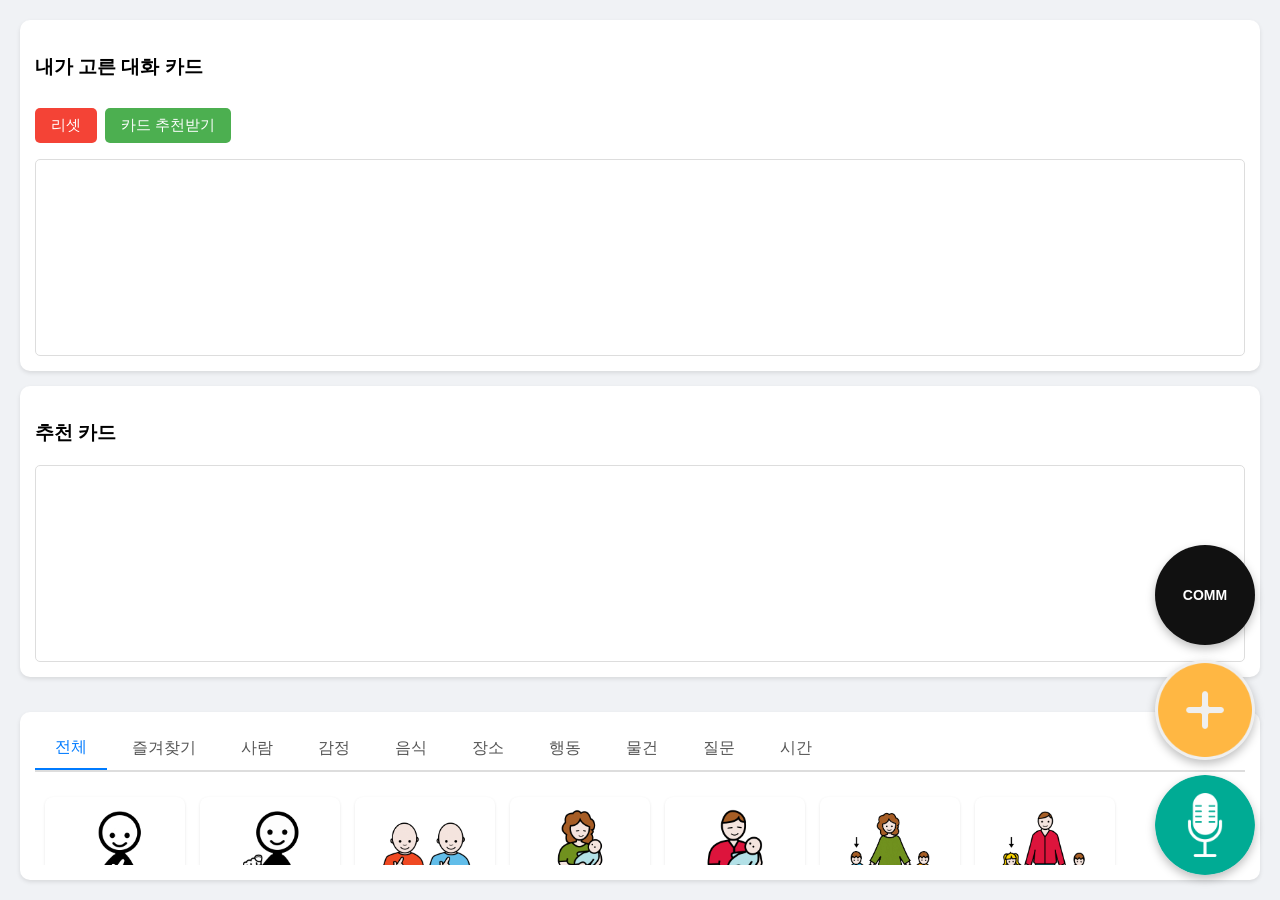
==== frontend/index.html @ dc0a3379 "Fix Organized code structure" ====
<!DOCTYPE html>
<html lang="en">
<head>
    <meta charset="UTF-8">
    <meta name="viewport" content="width=device-width, initial-scale=1.0">
    <title>Digital AAC</title>
    <link rel="stylesheet" href="style.css">
</head>
<body>
    <div class="container">
        <div class="top-section">
            <div id="selected-cards-container">
                <div class="selected-cards-wrapper">
                    <h3>내가 고른 대화 카드</h3>
                    <div class="controls">
                        <button id="reset-btn" type="button">리셋</button>
                        <button id="suggestion-btn" type="button">
                            카드 추천받기
                            <span class="spinner" id="suggestion-spinner" style="display: none;"></span>
                        </button>
                    </div>
                </div>
                <div id="selected-cards"></div>
            </div>

            <div id="suggested-cards-container">
                <h3>추천 카드</h3>
                <div id="suggested-cards"></div>
            </div>
        </div>

        <div class="main-content">
            <div class="tabs">
                <button class="tab-btn active" data-category="all">전체</button>
                <button class="tab-btn" data-category="favorite">즐겨찾기</button>
            </div>
            <div id="card-container"></div>
        </div>
    </div>

    
    <button id="add-card-btn" class="floating-btn add-card-btn" title="카드 추가하기"></button>
    <button id="record-btn" class="floating-btn record-btn" title="녹음 시작"></button>
    <button id="community-btn" class="floating-btn community-btn" title="커뮤니티"></button>

    <div id="augmented-popup" class="popup-overlay" style="display: none;">
        <div class="popup-content">
            <span class="close-btn">&times;</span>
            <h3>새로 추가된 카드</h3>
            <div id="augmented-cards-popup-container"></div>
        </div>
    </div>

    <div id="suggestion-popup" class="popup-overlay" style="display: none;">
        <div class="popup-content">
            <span class="close-btn" id="suggestion-close-btn">&times;</span>
            <div class="popup-header">
                <h3>추가 추천 카드</h3>
                <button id="refresh-suggestions-btn" type="button">추천 다시 받기</button>
            </div>
            <div id="suggested-new-cards-container"></div>
        </div>
    </div>

    <div id="toast-container" class="toast-container"></div>

    <div id="community-popup" class="popup-overlay" style="display: none;">
        <div class="popup-content">
            <span class="close-btn" id="community-close-btn">&times;</span>
            <div class="popup-header">
                <h3>커뮤니티 카드</h3>
                <div class="community-actions">
                    <button id="open-share-btn" type="button">공유하기</button>
                </div>
            </div>

            <div class="community-search">
                <input id="community-search-input" type="text" placeholder="검색어를 입력하세요" />
                <button id="community-search-btn" type="button">검색</button>
            </div>
            <div id="community-results"></div>
        </div>
    </div>

    <div id="community-detail-popup" class="popup-overlay" style="display: none;">
        <div class="popup-content">
            <span class="close-btn" id="community-detail-close-btn">&times;</span>
            <h3 id="community-detail-title"></h3>
            <div id="community-detail-body"></div>
            <div class="community-detail-actions">
                <button id="community-detail-audio-btn" type="button">오디오 재생</button>
                <button id="community-detail-copy-btn" type="button">내 라이브러리에 추가</button>
            </div>
        </div>
    </div>

    <div id="community-share-popup" class="popup-overlay" style="display: none;">
        <div class="popup-content">
            <span class="close-btn" id="community-share-close-btn">&times;</span>
            <h3>커뮤니티에 카드 공유</h3>
            <div class="share-form">
                <label>카드 선택</label>
                <select id="share-card-select"></select>

                <label>시간</label>
                <input id="share-time" type="text" placeholder="예: 저녁" />
                <label>장소</label>
                <input id="share-place" type="text" placeholder="예: 집" />
                <label>상황</label>
                <input id="share-occasion" type="text" placeholder="예: 저녁 식사" />
                <label>태그 (콤마로 구분)</label>
                <input id="share-tags" type="text" placeholder="예: 음식,한국,밥" />
                <button id="share-submit-btn" type="button">커뮤니티에 보내기</button>
            </div>
        </div>
    </div>

    <script src="script.js"></script>
</body>
</html>
---- frontend/style.css ----
body {
    font-family: sans-serif;
    margin: 0;
    background-color: #f0f2f5;
}

.container {
    display: flex;
    flex-direction: column;
    height: 100vh;
    padding: 20px;
    box-sizing: border-box;
}

.top-section {
    display: flex;
    flex-direction: column;
    margin-bottom: 20px;
}

#selected-cards-container, #suggested-cards-container {
    background-color: #fff;
    border-radius: 10px;
    box-shadow: 0 2px 4px rgba(0, 0, 0, 0.1);
    padding: 15px;
    margin-bottom: 15px;
}

.selected-cards-wrapper {
    display: flex;
    flex-direction: column;
    align-items: flex-start;
    gap: 10px;
}


.controls {
    display: flex;
    justify-content: flex-start;
    flex-wrap: wrap;
    gap: 8px;
    width: 100%;
    margin-bottom: 1rem;
}

.controls button {
    background-color: #4CAF50;
    color: white;
    border: none;
    padding: 8px 16px;
    font-size: 15px;
    cursor: pointer;
    border-radius: 5px;
    transition: background-color 0.3s;
    flex: 0 1 auto;
}

.controls button:hover {
    background-color: #45a049;
}

.floating-btn {
    position: fixed;
    right: 25px;
    width: 100px;
    height: 100px;
    border: none;
    border-radius: 50%;
    cursor: pointer;
    box-shadow: 0 4px 10px rgba(0, 0, 0, 0.25);
    background-repeat: no-repeat;
    background-position: center;
    background-size: 100%;
    transition: transform 0.2s, box-shadow 0.2s, background-color 0.2s;
    z-index: 2000;
}


.add-card-btn {
    bottom: 140px; 
    background-image: url('./assets/add.png'); 
}

.add-card-btn:hover {
    transform: scale(1.1);
}


.record-btn {
    bottom: 25px;
    background-image: url('./assets/mic.png');
}

.community-btn {
    bottom: 255px;
    background-color: #111;
    color: #fff;
    font-weight: 700;
    font-size: 14px;
}

.community-btn::after {
    content: 'COMM';
}

.record-btn:hover {
    transform: scale(1.1);
}

.recording {
    background-color: #ff3b30 !important;
    animation: pulse 1.2s infinite;
}

@keyframes pulse {
    0% {
        box-shadow: 0 0 0 0 rgba(255, 59, 48, 0.5);
    }
    70% {
        box-shadow: 0 0 0 20px rgba(255, 59, 48, 0);
    }
    100% {
        box-shadow: 0 0 0 0 rgba(255, 59, 48, 0);
    }
}


#selected-cards {
    display: flex;
    flex-wrap: wrap;
    gap: 10px;
    min-height: 175px;
    border: 1px solid #ddd;
    border-radius: 5px;
    padding: 10px;
}

#suggested-cards {
    display: flex;
    gap: 10px;
    border: 1px solid #ddd;
    border-radius: 5px;
    padding: 10px;
    height: 175px;
    flex-wrap: nowrap;
    overflow-x: auto;
    overflow-y: hidden;
}

.main-content {
    flex: 1;
    background-color: #fff;
    border-radius: 10px;
    box-shadow: 0 2px 4px rgba(0, 0, 0, 0.1);
    padding: 15px;
    display: flex;
    flex-direction: column;
    overflow: hidden;
}

.tabs {
    display: flex;
    flex-wrap: wrap;
    gap: 5px;
    margin-bottom: 15px;
    border-bottom: 2px solid #ddd;
    flex-shrink: 0;
}

.tab-btn {
    background-color: transparent;
    border: none;
    padding: 10px 20px;
    cursor: pointer;
    font-size: 16px;
    transition: color 0.3s, border-bottom 0.3s;
    color: #555;
}

.tab-btn.active {
    color: #007bff;
    border-bottom: 2px solid #007bff;
}

#card-container {
    flex: 1;
    display: flex;
    flex-wrap: wrap;
    gap: 15px;
    overflow-y: auto;
    padding: 10px;
    align-content: flex-start;
    justify-content: flex-start;
}

.card {
    height: 150px;
    width: 120px;
    background-color: #fff;
    border-radius: 8px;
    box-shadow: 0 1px 3px rgba(0, 0, 0, 0.1);
    cursor: pointer;
    text-align: center;
    padding: 10px;
    transition: transform 0.2s, box-shadow 0.2s;
    display: flex;
    flex-direction: column;
    justify-content: space-between;
    flex-shrink: 0;
}

.card:hover {
    transform: translateY(-5px);
    box-shadow: 0 4px 8px rgba(0, 0, 0, 0.15);
}

.card img {
    max-width: 100%;
    height: 100px;
    object-fit: contain;
    border-radius: 5px;
    margin: 0 auto;
}

.card p {
    margin: 10px 0 0;
    font-size: 14px;
    color: #333;
}

.spinner {
  display: inline-block;
  width: 16px;
  height: 16px;
  margin-left: 8px;
  border: 2px solid rgba(0, 0, 0, 0.2);
  border-top: 2px solid #000;
  border-radius: 50%;
  animation: spin 0.6s linear infinite;
  vertical-align: middle;
}

@keyframes spin {
  to { transform: rotate(360deg); }
}

#reset-btn {
    background-color: #f44336;
}

#reset-btn:hover {
    background-color: #d32f2f;
}

.popup-overlay {
    position: fixed;
    inset: 0;
    background-color: rgba(0, 0, 0, 0.5);
    display: flex;
    align-items: center;
    justify-content: center;
    z-index: 3000;
}

.popup-content {
    background: #fff;
    border-radius: 12px;
    padding: 20px;
    width: min(800px, 92vw);
    max-height: 80vh;
    overflow-y: auto;
    box-shadow: 0 6px 24px rgba(0, 0, 0, 0.2);
    position: relative;
}

.popup-header {
    display: flex;
    align-items: center;
    justify-content: space-between;
    gap: 12px;
    margin-bottom: 12px;
}

.popup-header button {
    background-color: #4CAF50;
    color: white;
    border: none;
    padding: 6px 12px;
    font-size: 14px;
    cursor: pointer;
    border-radius: 5px;
}

.community-search {
    display: flex;
    gap: 8px;
    margin-bottom: 12px;
}

.community-search input {
    flex: 1;
    padding: 8px 10px;
    border-radius: 6px;
    border: 1px solid #ddd;
}

.community-search button {
    padding: 8px 12px;
    border-radius: 6px;
    border: none;
    background: #007bff;
    color: #fff;
}

.community-results {
    display: flex;
    flex-direction: column;
    gap: 10px;
}

.community-card {
    border: 1px solid #e5e5e5;
    border-radius: 8px;
    padding: 10px;
    display: flex;
    align-items: center;
    justify-content: space-between;
    gap: 10px;
}

.community-card button {
    border: none;
    padding: 6px 10px;
    background: #4CAF50;
    color: #fff;
    border-radius: 6px;
    cursor: pointer;
}

.community-detail-actions {
    display: flex;
    gap: 8px;
    margin-top: 12px;
}

.share-form {
    display: flex;
    flex-direction: column;
    gap: 8px;
}

.share-form input,
.share-form select {
    padding: 8px 10px;
    border-radius: 6px;
    border: 1px solid #ddd;
}

.share-form button {
    margin-top: 8px;
    padding: 10px 12px;
    border: none;
    background: #4CAF50;
    color: #fff;
    border-radius: 6px;
    cursor: pointer;
}

.close-btn {
    position: absolute;
    top: 10px;
    right: 14px;
    font-size: 22px;
    cursor: pointer;
}

.suggestion-list {
    display: flex;
    flex-direction: column;
    gap: 10px;
}

.suggestion-item {
    display: flex;
    align-items: center;
    justify-content: space-between;
    gap: 12px;
    padding: 10px;
    border: 1px solid #e5e5e5;
    border-radius: 8px;
}

.suggestion-meta {
    display: flex;
    flex-direction: column;
    gap: 4px;
}

.suggestion-actions {
    display: flex;
    align-items: center;
    gap: 8px;
}

.suggestion-actions button {
    background-color: #007bff;
    color: #fff;
    border: none;
    padding: 6px 12px;
    border-radius: 5px;
    cursor: pointer;
}

.suggestion-actions button:disabled {
    opacity: 0.6;
    cursor: not-allowed;
}

.toast-container {
    position: fixed;
    right: 20px;
    bottom: 20px;
    display: flex;
    flex-direction: column;
    gap: 8px;
    z-index: 4000;
}

.toast {
    background: #333;
    color: #fff;
    padding: 10px 14px;
    border-radius: 6px;
    box-shadow: 0 4px 12px rgba(0, 0, 0, 0.2);
    animation: toastIn 0.2s ease-out;
}

.toast.success {
    background: #2e7d32;
}

.toast.error {
    background: #c62828;
}

@keyframes toastIn {
    from { opacity: 0; transform: translateY(8px); }
    to { opacity: 1; transform: translateY(0); }
}

.loading-spinner {
    border: 2px solid rgba(255, 255, 255, 0.3);
    border-radius: 50%;
    border-top: 2px solid #ffffff;
    width: 15px;
    height: 15px;
    animation: spin 1s linear infinite;
    display: inline-block;
    margin-left: 10px;
}

.popup-overlay {
    position: fixed;
    top: 0;
    left: 0;
    width: 100%;
    height: 100%;
    background-color: rgba(0, 0, 0, 0.5);
    display: flex;
    justify-content: center;
    align-items: center;
    z-index: 1000;
}

.popup-content {
    background-color: #fff;
    padding: 20px;
    border-radius: 10px;
    box-shadow: 0 5px 15px rgba(0, 0, 0, 0.3);
    width: 80%;
    max-width: 600px;
    position: relative;
}

.close-btn {
    position: absolute;
    top: 10px;
    right: 15px;
    font-size: 24px;
    font-weight: bold;
    cursor: pointer;
}

#augmented-cards-popup-container {
    display: flex;
    flex-wrap: wrap;
    gap: 10px;
    margin-top: 15px;
    max-height: 400px;
    overflow-y: auto;
}







@media (max-width: 768px) {
    .container {
        padding: 10px;
    }

    
    .controls {
        flex-direction: row;
        flex-wrap: wrap;
        justify-content: center;
        gap: 8px;
    }

    .controls button {
        flex: 1 1 auto;
        margin-left: 0;
        font-size: 14px;
        padding: 8px 10px;
    }

    
    #selected-cards {
        min-height: 160px; 
        align-items: center;
    }

    
    .card {
        width: 95px;
        height: 115px;
        padding: 6px;
    }

    .card img {
        height: 70px;
        margin-bottom: 4px;
    }

    .card p {
        font-size: 12px;
        margin: 0;
    }

    
    .tabs {
        display: flex;
        overflow-x: auto;
        overflow-y: hidden;
        white-space: nowrap;
        -webkit-overflow-scrolling: touch;
        scrollbar-width: none;
    }

    .tabs::-webkit-scrollbar {
        display: none; 
    }

    .tab-btn {
        flex: 0 0 auto;
        padding: 8px 14px;
        font-size: 14px;
        border-bottom: 2px solid transparent;
    }
}


@media (max-width: 480px) {
    .selected-cards-wrapper {
        gap: 8px;
    }


    .container {
        padding: 8px;
    }

    .controls {
        justify-content: space-between;
        margin-bottom: 1rem;
    }

    .controls button {
        font-size: 14px;
        padding: 7px 10px;
        flex: 1;
        min-width: 80px;
    }

    .controls button {
        flex: 1;
        font-size: 13px;
        padding: 6px 8px;
    }

    .floating-btn {
        width: 60px;
        height: 60px;
        right: 20px;
    }

    .add-card-btn {
        bottom: 100px;
    }

    .record-btn {
        bottom: 20px;
    }

    #selected-cards {
        min-height: 150px;
    }

    
    .card {
        width: 80px;
        height: 100px;
        padding: 5px;
    }

    .card img {
        height: 60px;
        margin-bottom: 2px;
    }

    .card p {
        font-size: 11px;
    }

    
    .tabs {
        overflow-x: auto;
        -webkit-overflow-scrolling: touch;
    }

    .tabs::-webkit-scrollbar {
        display: none;
    }

    .tab-btn {
        flex: 0 0 auto;
        padding: 6px 10px;
        font-size: 13px;
    }
}
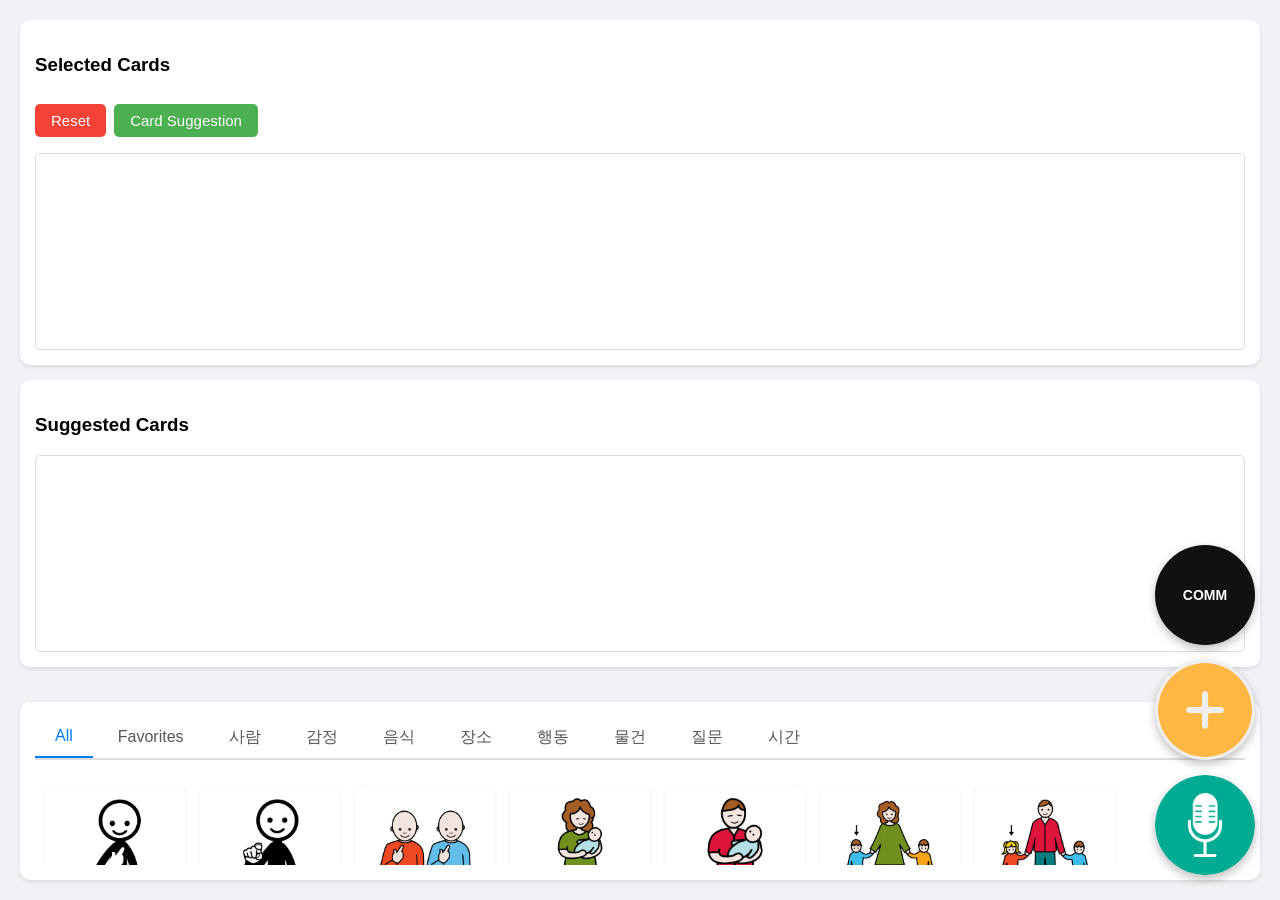
==== commit 18f86815: "Fix Translate UI to English" ====
--- a/frontend/index.html
+++ b/frontend/index.html
@@ -11,11 +11,11 @@
         <div class="top-section">
             <div id="selected-cards-container">
                 <div class="selected-cards-wrapper">
-                    <h3>내가 고른 대화 카드</h3>
+                    <h3>Selected Cards</h3>
                     <div class="controls">
-                        <button id="reset-btn" type="button">리셋</button>
+                        <button id="reset-btn" type="button">Reset</button>
                         <button id="suggestion-btn" type="button">
-                            카드 추천받기
+                            Card Suggestion
                             <span class="spinner" id="suggestion-spinner" style="display: none;"></span>
                         </button>
                     </div>
@@ -24,29 +24,29 @@
             </div>
 
             <div id="suggested-cards-container">
-                <h3>추천 카드</h3>
+                <h3>Suggested Cards</h3>
                 <div id="suggested-cards"></div>
             </div>
         </div>
 
         <div class="main-content">
             <div class="tabs">
-                <button class="tab-btn active" data-category="all">전체</button>
-                <button class="tab-btn" data-category="favorite">즐겨찾기</button>
+                <button class="tab-btn active" data-category="all">All</button>
+                <button class="tab-btn" data-category="favorite">Favorites</button>
             </div>
             <div id="card-container"></div>
         </div>
     </div>
 
     
-    <button id="add-card-btn" class="floating-btn add-card-btn" title="카드 추가하기"></button>
-    <button id="record-btn" class="floating-btn record-btn" title="녹음 시작"></button>
-    <button id="community-btn" class="floating-btn community-btn" title="커뮤니티"></button>
+    <button id="add-card-btn" class="floating-btn add-card-btn" title="Card Augmentation"></button>
+    <button id="record-btn" class="floating-btn record-btn" title="Start Recording"></button>
+    <button id="community-btn" class="floating-btn community-btn" title="Community"></button>
 
     <div id="augmented-popup" class="popup-overlay" style="display: none;">
         <div class="popup-content">
             <span class="close-btn">&times;</span>
-            <h3>새로 추가된 카드</h3>
+            <h3>Newly Added Cards</h3>
             <div id="augmented-cards-popup-container"></div>
         </div>
     </div>
@@ -55,8 +55,8 @@
         <div class="popup-content">
             <span class="close-btn" id="suggestion-close-btn">&times;</span>
             <div class="popup-header">
-                <h3>추가 추천 카드</h3>
-                <button id="refresh-suggestions-btn" type="button">추천 다시 받기</button>
+                <h3>Card Augmentation</h3>
+                <button id="refresh-suggestions-btn" type="button">Refresh Suggestions</button>
             </div>
             <div id="suggested-new-cards-container"></div>
         </div>
@@ -68,15 +68,15 @@
         <div class="popup-content">
             <span class="close-btn" id="community-close-btn">&times;</span>
             <div class="popup-header">
-                <h3>커뮤니티 카드</h3>
+                <h3>Community Cards</h3>
                 <div class="community-actions">
-                    <button id="open-share-btn" type="button">공유하기</button>
+                    <button id="open-share-btn" type="button">Share</button>
                 </div>
             </div>
 
             <div class="community-search">
-                <input id="community-search-input" type="text" placeholder="검색어를 입력하세요" />
-                <button id="community-search-btn" type="button">검색</button>
+                <input id="community-search-input" type="text" placeholder="Enter a search term" />
+                <button id="community-search-btn" type="button">Search</button>
             </div>
             <div id="community-results"></div>
         </div>
@@ -88,8 +88,8 @@
             <h3 id="community-detail-title"></h3>
             <div id="community-detail-body"></div>
             <div class="community-detail-actions">
-                <button id="community-detail-audio-btn" type="button">오디오 재생</button>
-                <button id="community-detail-copy-btn" type="button">내 라이브러리에 추가</button>
+                <button id="community-detail-audio-btn" type="button">Play Audio</button>
+                <button id="community-detail-copy-btn" type="button">Add to Library</button>
             </div>
         </div>
     </div>
@@ -97,20 +97,20 @@
     <div id="community-share-popup" class="popup-overlay" style="display: none;">
         <div class="popup-content">
             <span class="close-btn" id="community-share-close-btn">&times;</span>
-            <h3>커뮤니티에 카드 공유</h3>
+            <h3>Share a Card to the Community</h3>
             <div class="share-form">
-                <label>카드 선택</label>
+                <label>Select Card</label>
                 <select id="share-card-select"></select>
 
-                <label>시간</label>
-                <input id="share-time" type="text" placeholder="예: 저녁" />
-                <label>장소</label>
-                <input id="share-place" type="text" placeholder="예: 집" />
-                <label>상황</label>
-                <input id="share-occasion" type="text" placeholder="예: 저녁 식사" />
-                <label>태그 (콤마로 구분)</label>
-                <input id="share-tags" type="text" placeholder="예: 음식,한국,밥" />
-                <button id="share-submit-btn" type="button">커뮤니티에 보내기</button>
+                <label>Time</label>
+                <input id="share-time" type="text" placeholder="e.g., evening" />
+                <label>Place</label>
+                <input id="share-place" type="text" placeholder="e.g., home" />
+                <label>Occasion</label>
+                <input id="share-occasion" type="text" placeholder="e.g., dinner" />
+                <label>Tags (comma separated)</label>
+                <input id="share-tags" type="text" placeholder="e.g., food,korean,rice" />
+                <button id="share-submit-btn" type="button">Share to Community</button>
             </div>
         </div>
     </div>
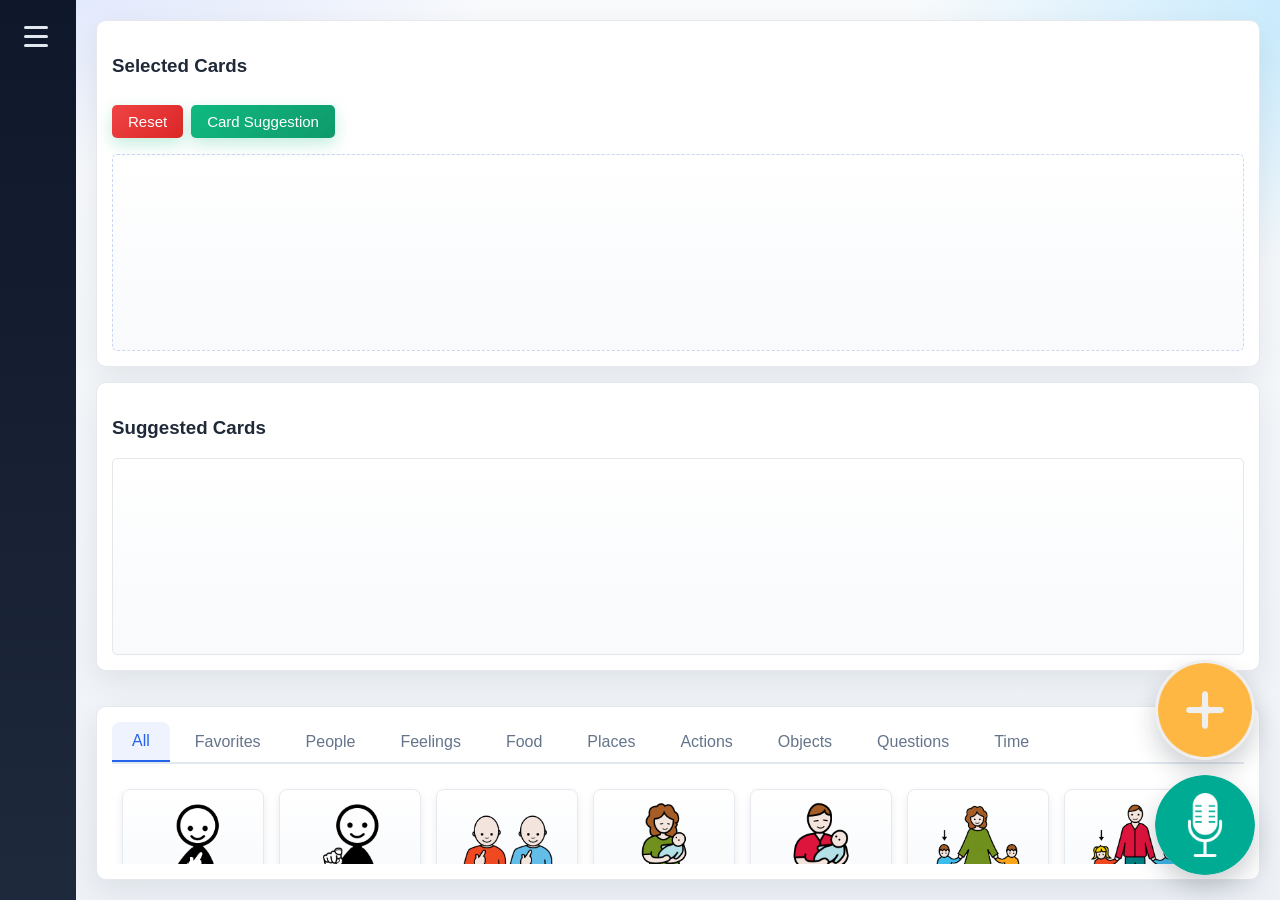
==== commit 94972489: "Add sidemenu" ====
--- a/frontend/index.html
+++ b/frontend/index.html
@@ -7,41 +7,78 @@
     <link rel="stylesheet" href="style.css">
 </head>
 <body>
-    <div class="container">
-        <div class="top-section">
-            <div id="selected-cards-container">
-                <div class="selected-cards-wrapper">
-                    <h3>Selected Cards</h3>
-                    <div class="controls">
-                        <button id="reset-btn" type="button">Reset</button>
-                        <button id="suggestion-btn" type="button">
-                            Card Suggestion
-                            <span class="spinner" id="suggestion-spinner" style="display: none;"></span>
-                        </button>
+    <div class="app-shell">
+        <aside class="sidebar collapsed" id="app-sidebar">
+            <button id="sidebar-toggle" class="sidebar-toggle" type="button" aria-label="Toggle sidebar">
+                <span></span>
+                <span></span>
+                <span></span>
+            </button>
+            <nav class="sidebar-nav">
+                <button id="sidebar-aac-btn" class="sidebar-btn active" type="button" data-view="aac">AAC</button>
+                <button id="sidebar-community-btn" class="sidebar-btn" type="button" data-view="community">Community</button>
+            </nav>
+        </aside>
+
+        <main class="content">
+            <div class="view view-aac active" id="aac-view">
+                <div class="container">
+                    <div class="top-section">
+                        <div id="selected-cards-container">
+                            <div class="selected-cards-wrapper">
+                                <h3>Selected Cards</h3>
+                                <div class="controls">
+                                    <button id="reset-btn" type="button">Reset</button>
+                                    <button id="suggestion-btn" type="button">
+                                        Card Suggestion
+                                        <span class="spinner" id="suggestion-spinner" style="display: none;"></span>
+                                    </button>
+                                </div>
+                            </div>
+                            <div id="selected-cards"></div>
+                        </div>
+
+                        <div id="suggested-cards-container">
+                            <h3>Suggested Cards</h3>
+                            <div id="suggested-cards"></div>
+                        </div>
+                    </div>
+
+                    <div class="main-content">
+                        <div class="tabs">
+                            <button class="tab-btn active" data-category="all">All</button>
+                            <button class="tab-btn" data-category="favorite">Favorites</button>
+                        </div>
+                        <div id="card-container"></div>
                     </div>
                 </div>
-                <div id="selected-cards"></div>
             </div>
 
-            <div id="suggested-cards-container">
-                <h3>Suggested Cards</h3>
-                <div id="suggested-cards"></div>
+            <div class="view view-community" id="community-view">
+                <div class="community-page">
+                    <div class="community-page-header">
+                        <div>
+                            <p class="community-kicker">Community Hub</p>
+                            <h2>Community Cards</h2>
+                            <p class="community-subtitle">Browse, search, and add cards shared by others.</p>
+                        </div>
+                        <div class="community-actions">
+                            <button id="open-share-btn" type="button">Share</button>
+                        </div>
+                    </div>
+
+                    <div class="community-search">
+                        <input id="community-search-input" type="text" placeholder="Enter a search term" />
+                        <button id="community-search-btn" type="button">Search</button>
+                    </div>
+                    <div id="community-results" class="community-results"></div>
+                </div>
             </div>
-        </div>
-
-        <div class="main-content">
-            <div class="tabs">
-                <button class="tab-btn active" data-category="all">All</button>
-                <button class="tab-btn" data-category="favorite">Favorites</button>
-            </div>
-            <div id="card-container"></div>
-        </div>
+        </main>
     </div>
 
-    
     <button id="add-card-btn" class="floating-btn add-card-btn" title="Card Augmentation"></button>
     <button id="record-btn" class="floating-btn record-btn" title="Start Recording"></button>
-    <button id="community-btn" class="floating-btn community-btn" title="Community"></button>
 
     <div id="augmented-popup" class="popup-overlay" style="display: none;">
         <div class="popup-content">
@@ -63,24 +100,6 @@
     </div>
 
     <div id="toast-container" class="toast-container"></div>
-
-    <div id="community-popup" class="popup-overlay" style="display: none;">
-        <div class="popup-content">
-            <span class="close-btn" id="community-close-btn">&times;</span>
-            <div class="popup-header">
-                <h3>Community Cards</h3>
-                <div class="community-actions">
-                    <button id="open-share-btn" type="button">Share</button>
-                </div>
-            </div>
-
-            <div class="community-search">
-                <input id="community-search-input" type="text" placeholder="Enter a search term" />
-                <button id="community-search-btn" type="button">Search</button>
-            </div>
-            <div id="community-results"></div>
-        </div>
-    </div>
 
     <div id="community-detail-popup" class="popup-overlay" style="display: none;">
         <div class="popup-content">
--- a/frontend/style.css
+++ b/frontend/style.css
@@ -1,13 +1,128 @@
+:root {
+    --bg: #f3f4f6;
+    --bg-deep: #e5e7eb;
+    --panel: #ffffff;
+    --panel-border: #e6e8ee;
+    --ink: #1f2937;
+    --muted: #64748b;
+    --primary: #2563eb;
+    --primary-600: #1d4ed8;
+    --accent: #10b981;
+    --accent-600: #0f9a6b;
+    --danger: #ef4444;
+    --shadow-soft: 0 10px 30px rgba(15, 23, 42, 0.08);
+    --shadow-card: 0 8px 20px rgba(15, 23, 42, 0.12);
+}
+
+@import url("https://fonts.googleapis.com/css2?family=Space+Grotesk:wght@400;500;600&display=swap");
+
 body {
-    font-family: sans-serif;
+    font-family: "Space Grotesk", "Trebuchet MS", sans-serif;
     margin: 0;
-    background-color: #f0f2f5;
+    color: var(--ink);
+    background-color: var(--bg);
+    background-image:
+        radial-gradient(1200px 600px at -10% -20%, #c7d2fe 0%, rgba(199, 210, 254, 0) 60%),
+        radial-gradient(900px 500px at 110% 0%, #bae6fd 0%, rgba(186, 230, 253, 0) 55%),
+        linear-gradient(180deg, #f8fafc 0%, #eef2f7 100%);
+}
+
+.app-shell {
+    display: flex;
+    height: 100vh;
+    width: 100%;
+    overflow: hidden;
+}
+
+.sidebar {
+    width: 220px;
+    background: linear-gradient(180deg, #0f172a 0%, #1e293b 100%);
+    color: #e2e8f0;
+    padding: 18px 16px;
+    box-sizing: border-box;
+    display: flex;
+    flex-direction: column;
+    gap: 16px;
+    transition: width 0.25s ease;
+    position: relative;
+}
+
+.sidebar.collapsed {
+    width: 76px;
+}
+
+.sidebar-toggle {
+    background: transparent;
+    border: none;
+    display: flex;
+    flex-direction: column;
+    gap: 6px;
+    cursor: pointer;
+    padding: 8px;
+    border-radius: 10px;
+}
+
+.sidebar-toggle span {
+    display: block;
+    height: 3px;
+    width: 24px;
+    background: #e2e8f0;
+    border-radius: 999px;
+    transition: transform 0.2s ease;
+}
+
+.sidebar-nav {
+    display: flex;
+    flex-direction: column;
+    gap: 10px;
+}
+
+.sidebar-btn {
+    background: rgba(148, 163, 184, 0.12);
+    color: #e2e8f0;
+    border: 1px solid rgba(148, 163, 184, 0.2);
+    border-radius: 12px;
+    padding: 10px 12px;
+    text-align: left;
+    font-size: 14px;
+    font-weight: 600;
+    letter-spacing: 0.4px;
+    cursor: pointer;
+    transition: background 0.2s ease, transform 0.2s ease;
+}
+
+.sidebar-btn:hover {
+    background: rgba(148, 163, 184, 0.22);
+    transform: translateY(-1px);
+}
+
+.sidebar-btn.active {
+    background: linear-gradient(135deg, rgba(37, 99, 235, 0.85), rgba(14, 116, 144, 0.9));
+    border-color: transparent;
+}
+
+.sidebar.collapsed .sidebar-btn {
+    display: none;
+}
+
+.content {
+    flex: 1;
+    overflow: hidden;
+}
+
+.view {
+    height: 100%;
+    display: none;
+}
+
+.view.active {
+    display: block;
 }
 
 .container {
     display: flex;
     flex-direction: column;
-    height: 100vh;
+    height: 100%;
     padding: 20px;
     box-sizing: border-box;
 }
@@ -19,9 +134,10 @@
 }
 
 #selected-cards-container, #suggested-cards-container {
-    background-color: #fff;
+    background-color: var(--panel);
     border-radius: 10px;
-    box-shadow: 0 2px 4px rgba(0, 0, 0, 0.1);
+    border: 1px solid var(--panel-border);
+    box-shadow: var(--shadow-soft);
     padding: 15px;
     margin-bottom: 15px;
 }
@@ -44,19 +160,26 @@
 }
 
 .controls button {
-    background-color: #4CAF50;
+    background: linear-gradient(135deg, var(--accent), var(--accent-600));
     color: white;
     border: none;
     padding: 8px 16px;
     font-size: 15px;
     cursor: pointer;
     border-radius: 5px;
-    transition: background-color 0.3s;
+    box-shadow: 0 6px 16px rgba(16, 185, 129, 0.25);
+    transition: transform 0.2s, box-shadow 0.2s, background-color 0.2s;
     flex: 0 1 auto;
 }
 
 .controls button:hover {
-    background-color: #45a049;
+    transform: translateY(-1px);
+    box-shadow: 0 10px 18px rgba(16, 185, 129, 0.32);
+}
+
+.controls button:focus-visible {
+    outline: 2px solid rgba(37, 99, 235, 0.5);
+    outline-offset: 2px;
 }
 
 .floating-btn {
@@ -67,7 +190,7 @@
     border: none;
     border-radius: 50%;
     cursor: pointer;
-    box-shadow: 0 4px 10px rgba(0, 0, 0, 0.25);
+    box-shadow: 0 12px 24px rgba(15, 23, 42, 0.2);
     background-repeat: no-repeat;
     background-position: center;
     background-size: 100%;
@@ -93,14 +216,20 @@
 
 .community-btn {
     bottom: 255px;
-    background-color: #111;
+    background: linear-gradient(140deg, #111827, #1f2937);
     color: #fff;
     font-weight: 700;
     font-size: 14px;
+    letter-spacing: 0.6px;
 }
 
 .community-btn::after {
     content: 'COMM';
+}
+
+body.view-community #add-card-btn,
+body.view-community #record-btn {
+    display: none;
 }
 
 .record-btn:hover {
@@ -130,7 +259,8 @@
     flex-wrap: wrap;
     gap: 10px;
     min-height: 175px;
-    border: 1px solid #ddd;
+    border: 1px dashed #cbd5f5;
+    background: linear-gradient(180deg, #ffffff 0%, #f8fafc 100%);
     border-radius: 5px;
     padding: 10px;
 }
@@ -138,7 +268,8 @@
 #suggested-cards {
     display: flex;
     gap: 10px;
-    border: 1px solid #ddd;
+    border: 1px solid #e5e7eb;
+    background: linear-gradient(180deg, #ffffff 0%, #f8fafc 100%);
     border-radius: 5px;
     padding: 10px;
     height: 175px;
@@ -149,9 +280,10 @@
 
 .main-content {
     flex: 1;
-    background-color: #fff;
+    background-color: var(--panel);
     border-radius: 10px;
-    box-shadow: 0 2px 4px rgba(0, 0, 0, 0.1);
+    border: 1px solid var(--panel-border);
+    box-shadow: var(--shadow-soft);
     padding: 15px;
     display: flex;
     flex-direction: column;
@@ -163,7 +295,7 @@
     flex-wrap: wrap;
     gap: 5px;
     margin-bottom: 15px;
-    border-bottom: 2px solid #ddd;
+    border-bottom: 2px solid #e2e8f0;
     flex-shrink: 0;
 }
 
@@ -173,13 +305,15 @@
     padding: 10px 20px;
     cursor: pointer;
     font-size: 16px;
-    transition: color 0.3s, border-bottom 0.3s;
-    color: #555;
+    transition: color 0.2s, border-bottom 0.2s, background-color 0.2s;
+    color: var(--muted);
+    border-radius: 8px 8px 0 0;
 }
 
 .tab-btn.active {
-    color: #007bff;
-    border-bottom: 2px solid #007bff;
+    color: var(--primary);
+    border-bottom: 2px solid var(--primary);
+    background: rgba(37, 99, 235, 0.08);
 }
 
 #card-container {
@@ -196,9 +330,10 @@
 .card {
     height: 150px;
     width: 120px;
-    background-color: #fff;
+    background: linear-gradient(180deg, #ffffff 0%, #f1f5f9 100%);
     border-radius: 8px;
-    box-shadow: 0 1px 3px rgba(0, 0, 0, 0.1);
+    border: 1px solid #e7e9f0;
+    box-shadow: 0 4px 10px rgba(15, 23, 42, 0.08);
     cursor: pointer;
     text-align: center;
     padding: 10px;
@@ -211,7 +346,7 @@
 
 .card:hover {
     transform: translateY(-5px);
-    box-shadow: 0 4px 8px rgba(0, 0, 0, 0.15);
+    box-shadow: var(--shadow-card);
 }
 
 .card img {
@@ -225,7 +360,7 @@
 .card p {
     margin: 10px 0 0;
     font-size: 14px;
-    color: #333;
+    color: var(--ink);
 }
 
 .spinner {
@@ -245,11 +380,12 @@
 }
 
 #reset-btn {
-    background-color: #f44336;
+    background: linear-gradient(135deg, var(--danger), #dc2626);
 }
 
 #reset-btn:hover {
-    background-color: #d32f2f;
+    transform: translateY(-1px);
+    box-shadow: 0 10px 18px rgba(239, 68, 68, 0.3);
 }
 
 .popup-overlay {
@@ -282,13 +418,24 @@
 }
 
 .popup-header button {
-    background-color: #4CAF50;
+    background: linear-gradient(135deg, var(--accent), var(--accent-600));
     color: white;
     border: none;
     padding: 6px 12px;
     font-size: 14px;
     cursor: pointer;
     border-radius: 5px;
+}
+
+.community-actions button {
+    background: linear-gradient(135deg, var(--accent), var(--accent-600));
+    color: white;
+    border: none;
+    padding: 8px 14px;
+    font-size: 14px;
+    cursor: pointer;
+    border-radius: 8px;
+    box-shadow: 0 6px 16px rgba(16, 185, 129, 0.25);
 }
 
 .community-search {
@@ -301,14 +448,14 @@
     flex: 1;
     padding: 8px 10px;
     border-radius: 6px;
-    border: 1px solid #ddd;
+    border: 1px solid #e2e8f0;
 }
 
 .community-search button {
     padding: 8px 12px;
     border-radius: 6px;
     border: none;
-    background: #007bff;
+    background: linear-gradient(135deg, var(--primary), var(--primary-600));
     color: #fff;
 }
 
@@ -318,8 +465,13 @@
     gap: 10px;
 }
 
+#community-results {
+    flex: 1;
+    overflow-y: auto;
+}
+
 .community-card {
-    border: 1px solid #e5e5e5;
+    border: 1px solid #e2e8f0;
     border-radius: 8px;
     padding: 10px;
     display: flex;
@@ -328,10 +480,24 @@
     gap: 10px;
 }
 
+.community-card-meta,
+.community-card-info {
+    display: flex;
+    flex-direction: column;
+    gap: 4px;
+    font-size: 14px;
+}
+
+.community-card-meta span,
+.community-card-info span {
+    color: var(--muted);
+    font-size: 12px;
+}
+
 .community-card button {
     border: none;
     padding: 6px 10px;
-    background: #4CAF50;
+    background: linear-gradient(135deg, var(--accent), var(--accent-600));
     color: #fff;
     border-radius: 6px;
     cursor: pointer;
@@ -341,6 +507,40 @@
     display: flex;
     gap: 8px;
     margin-top: 12px;
+}
+
+.community-page {
+    padding: 32px;
+    height: 100%;
+    box-sizing: border-box;
+    display: flex;
+    flex-direction: column;
+}
+
+.community-page-header {
+    display: flex;
+    align-items: center;
+    justify-content: space-between;
+    gap: 16px;
+    margin-bottom: 18px;
+}
+
+.community-kicker {
+    text-transform: uppercase;
+    font-size: 12px;
+    letter-spacing: 2px;
+    color: var(--muted);
+    margin: 0;
+}
+
+.community-page h2 {
+    margin: 6px 0 4px;
+    font-size: 28px;
+}
+
+.community-subtitle {
+    margin: 0;
+    color: var(--muted);
 }
 
 .share-form {
@@ -353,14 +553,14 @@
 .share-form select {
     padding: 8px 10px;
     border-radius: 6px;
-    border: 1px solid #ddd;
+    border: 1px solid #e2e8f0;
 }
 
 .share-form button {
     margin-top: 8px;
     padding: 10px 12px;
     border: none;
-    background: #4CAF50;
+    background: linear-gradient(135deg, var(--accent), var(--accent-600));
     color: #fff;
     border-radius: 6px;
     cursor: pointer;
@@ -386,7 +586,7 @@
     justify-content: space-between;
     gap: 12px;
     padding: 10px;
-    border: 1px solid #e5e5e5;
+    border: 1px solid #e2e8f0;
     border-radius: 8px;
 }
 
@@ -403,7 +603,7 @@
 }
 
 .suggestion-actions button {
-    background-color: #007bff;
+    background: linear-gradient(135deg, var(--primary), var(--primary-600));
     color: #fff;
     border: none;
     padding: 6px 12px;
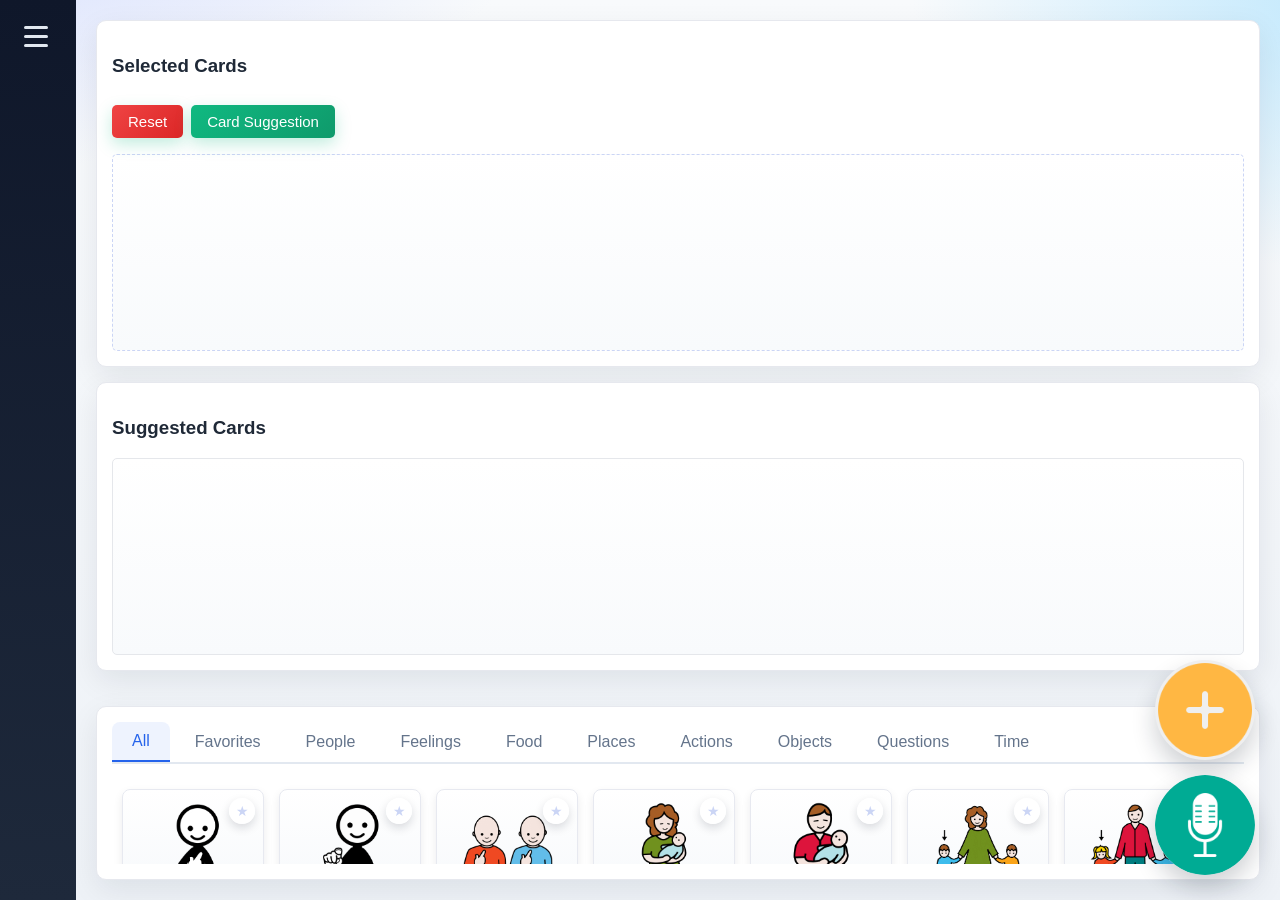
==== commit cf658fb8: "Fix share button usable" ====
--- a/frontend/index.html
+++ b/frontend/index.html
@@ -118,8 +118,10 @@
             <span class="close-btn" id="community-share-close-btn">&times;</span>
             <h3>Share a Card to the Community</h3>
             <div class="share-form">
-                <label>Select Card</label>
-                <select id="share-card-select"></select>
+                <label for="share-card-search">Select Card</label>
+                <input id="share-card-search" type="text" placeholder="Search your library (e.g., pizza)" autocomplete="off" />
+                <div id="share-card-results" class="share-card-results"></div>
+                <div id="share-card-selected" class="share-card-selected" style="display: none;"></div>
 
                 <label>Time</label>
                 <input id="share-time" type="text" placeholder="e.g., evening" />
--- a/frontend/style.css
+++ b/frontend/style.css
@@ -342,6 +342,7 @@
     flex-direction: column;
     justify-content: space-between;
     flex-shrink: 0;
+    position: relative;
 }
 
 .card:hover {
@@ -355,6 +356,29 @@
     object-fit: contain;
     border-radius: 5px;
     margin: 0 auto;
+}
+
+.favorite-toggle {
+    position: absolute;
+    top: 8px;
+    right: 8px;
+    width: 26px;
+    height: 26px;
+    border-radius: 50%;
+    border: none;
+    cursor: pointer;
+    background: rgba(255, 255, 255, 0.9);
+    box-shadow: 0 4px 10px rgba(15, 23, 42, 0.15);
+}
+
+.favorite-toggle::before {
+    content: '★';
+    color: #cbd5f5;
+    font-size: 14px;
+}
+
+.favorite-toggle.active::before {
+    color: #f59e0b;
 }
 
 .card p {
@@ -409,6 +433,11 @@
     position: relative;
 }
 
+#community-share-popup .popup-content {
+    width: min(900px, 94vw);
+    max-height: 85vh;
+}
+
 .popup-header {
     display: flex;
     align-items: center;
@@ -446,23 +475,28 @@
 
 .community-search input {
     flex: 1;
-    padding: 8px 10px;
+    padding: 14px 16px;
     border-radius: 6px;
     border: 1px solid #e2e8f0;
+    font-size: 16px;
+    box-shadow: var(--shadow-soft);
 }
 
 .community-search button {
-    padding: 8px 12px;
+    padding: 14px 16px;
     border-radius: 6px;
     border: none;
     background: linear-gradient(135deg, var(--primary), var(--primary-600));
     color: #fff;
+    font-size: 15px;
 }
 
 .community-results {
-    display: flex;
-    flex-direction: column;
-    gap: 10px;
+    display: grid;
+    grid-template-columns: repeat(auto-fill, minmax(180px, 1fr));
+    column-gap: 10px;
+    row-gap: 16px;
+    grid-auto-rows: min-content;
 }
 
 #community-results {
@@ -472,35 +506,73 @@
 
 .community-card {
     border: 1px solid #e2e8f0;
-    border-radius: 8px;
-    padding: 10px;
+    border-radius: 14px;
+    padding: 12px;
+    display: flex;
+    flex-direction: column;
+    gap: 8px;
+    background: #fff;
+    box-shadow: var(--shadow-soft);
+    cursor: pointer;
+    transition: transform 0.2s ease, box-shadow 0.2s ease;
+    height: auto;
+}
+
+.community-card:hover {
+    transform: translateY(-3px);
+    box-shadow: var(--shadow-card);
+}
+
+.community-card-image {
+    width: 100%;
+    aspect-ratio: 1 / 1;
+    flex: 1;
+    background: #f8fafc;
+    border-radius: 10px;
     display: flex;
     align-items: center;
-    justify-content: space-between;
-    gap: 10px;
-}
-
-.community-card-meta,
-.community-card-info {
+    justify-content: center;
+    overflow: hidden;
+}
+
+.community-card-image img {
+    width: 100%;
+    height: 100%;
+    object-fit: contain;
+}
+
+.community-card-body {
     display: flex;
     flex-direction: column;
     gap: 4px;
     font-size: 14px;
-}
-
-.community-card-meta span,
-.community-card-info span {
+    min-height: 28px;
+}
+
+.community-card-body span {
     color: var(--muted);
     font-size: 12px;
 }
 
-.community-card button {
-    border: none;
-    padding: 6px 10px;
+.community-card-actions {
+    margin-top: auto;
+}
+
+.community-card-cta {
+    width: 100%;
+    border: none;
+    padding: 10px 12px;
     background: linear-gradient(135deg, var(--accent), var(--accent-600));
     color: #fff;
-    border-radius: 6px;
-    cursor: pointer;
+    border-radius: 10px;
+    cursor: pointer;
+    font-weight: 600;
+}
+
+.community-card-cta:disabled {
+    background: #e2e8f0;
+    color: #64748b;
+    cursor: default;
 }
 
 .community-detail-actions {
@@ -564,6 +636,68 @@
     color: #fff;
     border-radius: 6px;
     cursor: pointer;
+}
+
+.share-card-results {
+    display: grid;
+    grid-template-columns: repeat(auto-fill, minmax(120px, 1fr));
+    gap: 10px;
+    max-height: 220px;
+    overflow-y: auto;
+    padding: 6px;
+    border: 1px solid #e2e8f0;
+    border-radius: 10px;
+    background: #f8fafc;
+}
+
+.share-card-item {
+    border: 1px solid #e2e8f0;
+    border-radius: 10px;
+    padding: 8px;
+    background: #fff;
+    cursor: pointer;
+    display: flex;
+    flex-direction: column;
+    gap: 6px;
+    align-items: center;
+    text-align: center;
+    transition: transform 0.15s ease, box-shadow 0.15s ease;
+}
+
+.share-card-item:hover {
+    transform: translateY(-2px);
+    box-shadow: var(--shadow-soft);
+}
+
+.share-card-item img {
+    width: 60px;
+    height: 60px;
+    object-fit: contain;
+}
+
+.share-card-item span {
+    font-size: 12px;
+    color: var(--muted);
+}
+
+.share-card-selected {
+    display: flex;
+    align-items: center;
+    gap: 10px;
+    padding: 10px;
+    border-radius: 10px;
+    border: 1px solid #e2e8f0;
+    background: #fff7ed;
+}
+
+.share-card-selected img {
+    width: 50px;
+    height: 50px;
+    object-fit: contain;
+}
+
+.share-card-selected strong {
+    display: block;
 }
 
 .close-btn {
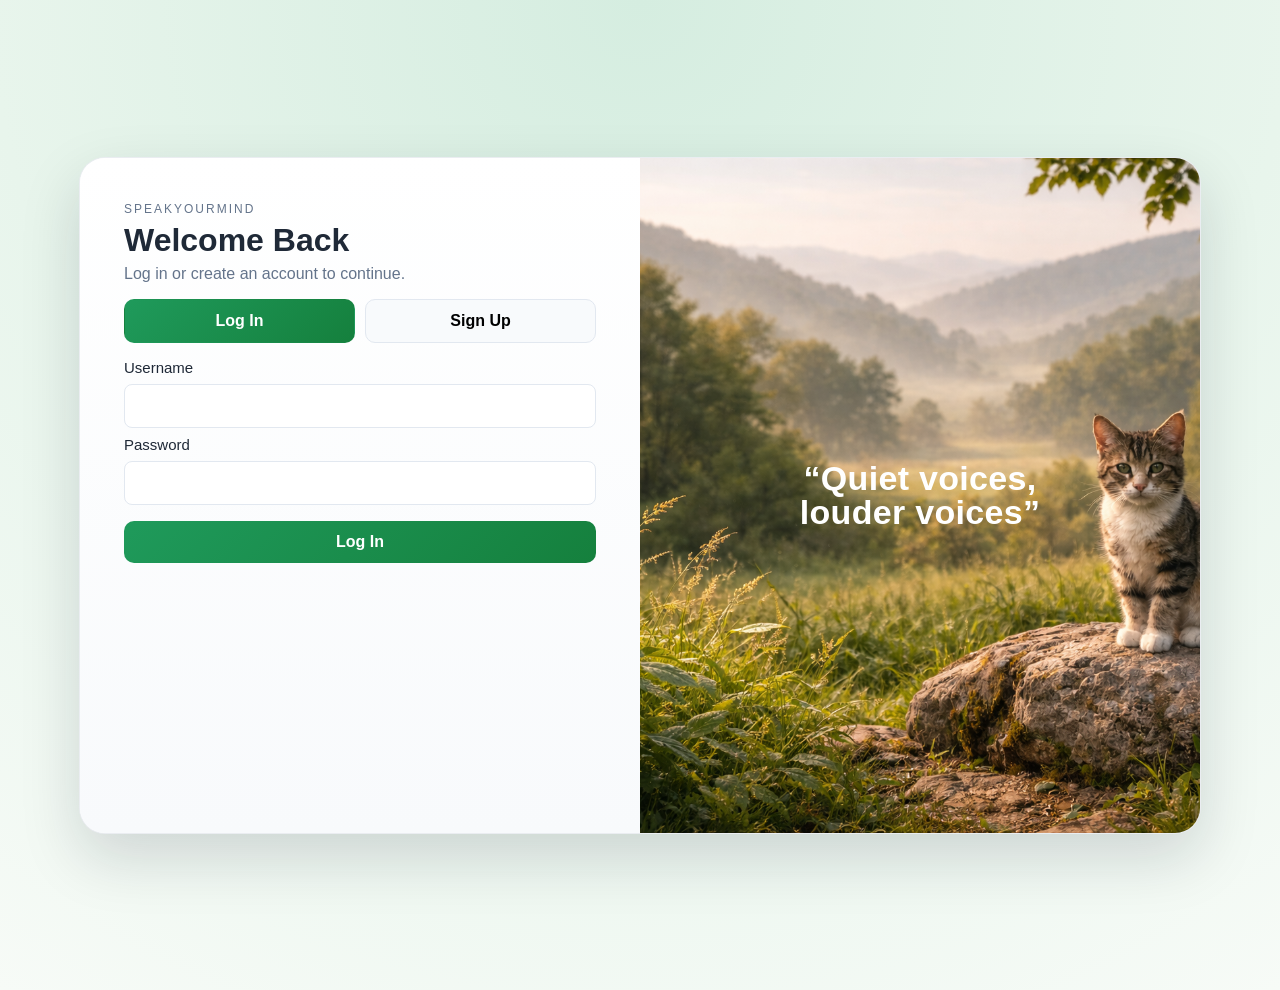
==== commit a9de013e: "Add login feature and otheres" ====
--- a/frontend/index.html
+++ b/frontend/index.html
@@ -7,6 +7,44 @@
     <link rel="stylesheet" href="style.css">
 </head>
 <body>
+    <div id="auth-screen" class="auth-screen">
+        <div class="auth-panel">
+            <div class="auth-card">
+                <div class="auth-header">
+                    <p class="auth-kicker">SpeakYourMind</p>
+                    <h1>Welcome Back</h1>
+                    <p class="auth-subtitle">Log in or create an account to continue.</p>
+                </div>
+                <div class="auth-tabs">
+                    <button id="auth-tab-login" class="auth-tab active" type="button">Log In</button>
+                    <button id="auth-tab-signup" class="auth-tab" type="button">Sign Up</button>
+                </div>
+                <div id="auth-error" class="auth-error" style="display: none;"></div>
+                <form id="login-form" class="auth-form">
+                    <label for="login-username">Username</label>
+                    <input id="login-username" type="text" autocomplete="username" />
+                    <label for="login-password">Password</label>
+                    <input id="login-password" type="password" autocomplete="current-password" />
+                    <button type="submit">Log In</button>
+                </form>
+                <form id="signup-form" class="auth-form" style="display: none;">
+                    <label for="signup-username">Username</label>
+                    <input id="signup-username" type="text" autocomplete="username" />
+                    <label for="signup-password">Password</label>
+                    <input id="signup-password" type="password" autocomplete="new-password" />
+                    <button type="submit">Create Account</button>
+                </form>
+            </div>
+            <div class="auth-visual">
+                <img src="assets/realistic_nature_cat.png" alt="Calm nature scene with a cat" />
+                <div class="auth-slogan">
+                    <span>“Quiet voices,</span>
+                    <span>louder voices”</span>
+                </div>
+            </div>
+        </div>
+    </div>
+
     <div class="app-shell">
         <aside class="sidebar collapsed" id="app-sidebar">
             <button id="sidebar-toggle" class="sidebar-toggle" type="button" aria-label="Toggle sidebar">
@@ -17,6 +55,8 @@
             <nav class="sidebar-nav">
                 <button id="sidebar-aac-btn" class="sidebar-btn active" type="button" data-view="aac">AAC</button>
                 <button id="sidebar-community-btn" class="sidebar-btn" type="button" data-view="community">Community</button>
+                <button id="sidebar-settings-btn" class="sidebar-btn" type="button" data-view="settings">Settings</button>
+                <button id="logout-btn" class="sidebar-btn logout" type="button">Log Out</button>
             </nav>
         </aside>
 
@@ -74,21 +114,49 @@
                     <div id="community-results" class="community-results"></div>
                 </div>
             </div>
+
+            <div class="view view-settings" id="settings-view">
+                <div class="settings-page">
+                    <div class="settings-header">
+                        <div>
+                            <p class="settings-kicker">Account</p>
+                            <h2>Settings</h2>
+                            <p class="settings-subtitle">Manage your profile and password.</p>
+                        </div>
+                    </div>
+                    <div class="settings-card">
+                        <div class="settings-row">
+                            <span class="settings-label">Username</span>
+                            <span id="settings-username" class="settings-value">-</span>
+                        </div>
+                        <form id="settings-password-form" class="settings-form">
+                            <label for="current-password">Current Password</label>
+                            <input id="current-password" type="password" autocomplete="current-password" />
+                            <label for="new-password">New Password</label>
+                            <input id="new-password" type="password" autocomplete="new-password" />
+                            <button type="submit">Change Password</button>
+                        </form>
+                        <div id="settings-message" class="settings-message" style="display: none;"></div>
+                    </div>
+                </div>
+            </div>
         </main>
     </div>
 
-    <button id="add-card-btn" class="floating-btn add-card-btn" title="Card Augmentation"></button>
-    <button id="record-btn" class="floating-btn record-btn" title="Start Recording"></button>
-
-    <div id="augmented-popup" class="popup-overlay" style="display: none;">
-        <div class="popup-content">
-            <span class="close-btn">&times;</span>
-            <h3>Newly Added Cards</h3>
+    <button id="add-card-btn" class="floating-btn add-card-btn app-only" title="Card Augmentation"></button>
+    <button id="record-btn" class="floating-btn record-btn app-only" title="Start Recording"></button>
+
+    <div id="augmented-popup" class="popup-overlay app-only" style="display: none;">
+        <div class="popup-content">
+            <div class="popup-header">
+                <h3>Newly Added Cards</h3>
+                <button class="close-btn" type="button">&times;</button>
+            </div>
             <div id="augmented-cards-popup-container"></div>
         </div>
     </div>
 
-    <div id="suggestion-popup" class="popup-overlay" style="display: none;">
+    <div id="suggestion-popup" class="popup-overlay app-only" style="display: none;">
         <div class="popup-content">
             <span class="close-btn" id="suggestion-close-btn">&times;</span>
             <div class="popup-header">
@@ -99,12 +167,14 @@
         </div>
     </div>
 
-    <div id="toast-container" class="toast-container"></div>
-
-    <div id="community-detail-popup" class="popup-overlay" style="display: none;">
-        <div class="popup-content">
-            <span class="close-btn" id="community-detail-close-btn">&times;</span>
-            <h3 id="community-detail-title"></h3>
+    <div id="toast-container" class="toast-container app-only"></div>
+
+    <div id="community-detail-popup" class="popup-overlay app-only" style="display: none;">
+        <div class="popup-content">
+            <div class="popup-header">
+                <h3 id="community-detail-title"></h3>
+                <button class="close-btn" id="community-detail-close-btn" type="button">&times;</button>
+            </div>
             <div id="community-detail-body"></div>
             <div class="community-detail-actions">
                 <button id="community-detail-audio-btn" type="button">Play Audio</button>
@@ -113,10 +183,12 @@
         </div>
     </div>
 
-    <div id="community-share-popup" class="popup-overlay" style="display: none;">
-        <div class="popup-content">
-            <span class="close-btn" id="community-share-close-btn">&times;</span>
-            <h3>Share a Card to the Community</h3>
+    <div id="community-share-popup" class="popup-overlay app-only" style="display: none;">
+        <div class="popup-content">
+            <div class="popup-header">
+                <h3>Share a Card to the Community</h3>
+                <button class="close-btn" id="community-share-close-btn" type="button">&times;</button>
+            </div>
             <div class="share-form">
                 <label for="share-card-search">Select Card</label>
                 <input id="share-card-search" type="text" placeholder="Search your library (e.g., pizza)" autocomplete="off" />
--- a/frontend/style.css
+++ b/frontend/style.css
@@ -1,14 +1,14 @@
 :root {
-    --bg: #f3f4f6;
-    --bg-deep: #e5e7eb;
+    --bg: #eef7f0;
+    --bg-deep: #dfeee4;
     --panel: #ffffff;
     --panel-border: #e6e8ee;
     --ink: #1f2937;
     --muted: #64748b;
-    --primary: #2563eb;
-    --primary-600: #1d4ed8;
-    --accent: #10b981;
-    --accent-600: #0f9a6b;
+    --primary: #1f9a5b;
+    --primary-600: #15803d;
+    --accent: #34a853;
+    --accent-600: #2f8f4e;
     --danger: #ef4444;
     --shadow-soft: 0 10px 30px rgba(15, 23, 42, 0.08);
     --shadow-card: 0 8px 20px rgba(15, 23, 42, 0.12);
@@ -18,26 +18,216 @@
 
 body {
     font-family: "Space Grotesk", "Trebuchet MS", sans-serif;
+    font-size: 15px;
     margin: 0;
     color: var(--ink);
     background-color: var(--bg);
     background-image:
-        radial-gradient(1200px 600px at -10% -20%, #c7d2fe 0%, rgba(199, 210, 254, 0) 60%),
-        radial-gradient(900px 500px at 110% 0%, #bae6fd 0%, rgba(186, 230, 253, 0) 55%),
-        linear-gradient(180deg, #f8fafc 0%, #eef2f7 100%);
+        radial-gradient(1200px 600px at -10% -20%, #cfead7 0%, rgba(207, 234, 215, 0) 60%),
+        radial-gradient(900px 500px at 110% 0%, #d6f5e1 0%, rgba(214, 245, 225, 0) 55%),
+        linear-gradient(180deg, #f6fbf7 0%, #e8f4ec 100%);
+}
+
+.auth-screen {
+    min-height: 100vh;
+    display: flex;
+    align-items: center;
+    justify-content: center;
+    padding: 5vh 3vw;
+    background: radial-gradient(circle at top, #d5ede0 0%, #e8f5ec 55%, #f7fbf7 100%);
+    overflow: hidden;
+}
+
+.auth-panel {
+    width: min(90vw, 1120px);
+    height: 75vh;
+    display: grid;
+    grid-template-columns: 1fr 1fr;
+    gap: 0;
+    background: #fff;
+    border-radius: 26px;
+    overflow: hidden;
+    box-shadow: 0 24px 60px rgba(15, 23, 42, 0.15);
+    border: 1px solid rgba(148, 163, 184, 0.2);
+}
+
+.auth-card {
+    padding: 44px;
+    background: linear-gradient(180deg, #ffffff 0%, #f8fafc 100%);
+    overflow: hidden;
+}
+
+.auth-header {
+    margin-bottom: 16px;
+}
+
+.auth-header h1 {
+    margin: 0;
+    font-size: 32px;
+}
+
+.auth-kicker {
+    text-transform: uppercase;
+    letter-spacing: 2px;
+    font-size: 12px;
+    color: var(--muted);
+    margin: 0 0 6px;
+}
+
+.auth-subtitle {
+    margin: 6px 0 0;
+    color: var(--muted);
+    font-size: 16px;
+}
+
+.auth-tabs {
+    display: grid;
+    grid-template-columns: repeat(2, 1fr);
+    gap: 10px;
+    margin-bottom: 16px;
+}
+
+.auth-tab {
+    border: 1px solid #e2e8f0;
+    background: #f8fafc;
+    padding: 12px 14px;
+    border-radius: 10px;
+    font-weight: 600;
+    font-size: 16px;
+    cursor: pointer;
+}
+
+.auth-tab.active {
+    background: linear-gradient(135deg, var(--primary), var(--primary-600));
+    color: #fff;
+    border-color: transparent;
+}
+
+.auth-error {
+    background: #fee2e2;
+    color: #b91c1c;
+    padding: 12px 14px;
+    border-radius: 8px;
+    margin-bottom: 10px;
+    font-size: 15px;
+}
+
+.auth-form {
+    display: flex;
+    flex-direction: column;
+    gap: 8px;
+}
+
+.auth-form input {
+    padding: 12px 14px;
+    border-radius: 8px;
+    border: 1px solid #e2e8f0;
+    font-size: 16px;
+}
+
+.auth-form button {
+    margin-top: 8px;
+    padding: 12px 14px;
+    border: none;
+    border-radius: 10px;
+    background: linear-gradient(135deg, var(--primary), var(--primary-600));
+    color: #fff;
+    font-weight: 600;
+    font-size: 16px;
+    cursor: pointer;
+}
+
+.auth-visual {
+    position: relative;
+    background: #e6f4ea;
+    display: flex;
+    align-items: stretch;
+    justify-content: center;
+}
+
+.auth-visual img {
+    width: 100%;
+    height: 100%;
+    object-fit: cover;
+    display: block;
+}
+
+.auth-slogan {
+    position: absolute;
+    left: 50%;
+    top: 50%;
+    transform: translate(-50%, -50%);
+    color: #ffffff;
+    font-size: 34px;
+    font-weight: 700;
+    letter-spacing: 0.3px;
+    text-align: center;
+    padding: 0 24px;
+}
+
+.auth-slogan span {
+    display: block;
+    line-height: 1;
+    margin: 0;
+    white-space: nowrap;
 }
 
 .app-shell {
-    display: flex;
+    display: none;
     height: 100vh;
     width: 100%;
     overflow: hidden;
-}
-
+    position: relative;
+}
+
+.app-shell.is-visible {
+    display: flex;
+}
+
+body:not(.is-authenticated) .app-only {
+    display: none !important;
+}
+
+body.is-authenticated #auth-screen {
+    display: none;
+}
+
+body:not(.is-authenticated) {
+    overflow: hidden;
+}
+
+.app-shell::before {
+    content: "";
+    position: absolute;
+    inset: 0;
+    background-image: url("assets/realistic_nature_cat.png");
+    background-size: cover;
+    background-position: center;
+    opacity: 0.2;
+    pointer-events: none;
+}
+
+.content,
 .sidebar {
-    width: 220px;
-    background: linear-gradient(180deg, #0f172a 0%, #1e293b 100%);
-    color: #e2e8f0;
+    position: relative;
+    z-index: 1;
+}
+
+@media (max-width: 900px) {
+    .auth-panel {
+        grid-template-columns: 1fr;
+    }
+
+    .auth-visual {
+        min-height: 300px;
+        order: -1;
+    }
+}
+
+.sidebar {
+    width: 200px;
+    background: linear-gradient(180deg, #0a3b25 0%, #1e8a52 50%, #28a35e 100%);
+    color: #eaf7ef;
     padding: 18px 16px;
     box-sizing: border-box;
     display: flex;
@@ -48,7 +238,7 @@
 }
 
 .sidebar.collapsed {
-    width: 76px;
+    width: 68px;
 }
 
 .sidebar-toggle {
@@ -91,13 +281,23 @@
     transition: background 0.2s ease, transform 0.2s ease;
 }
 
+.sidebar-btn.logout {
+    background: rgba(239, 68, 68, 0.2);
+    border-color: rgba(239, 68, 68, 0.35);
+    color: #fee2e2;
+}
+
+.sidebar-btn.logout:hover {
+    background: rgba(239, 68, 68, 0.3);
+}
+
 .sidebar-btn:hover {
     background: rgba(148, 163, 184, 0.22);
     transform: translateY(-1px);
 }
 
 .sidebar-btn.active {
-    background: linear-gradient(135deg, rgba(37, 99, 235, 0.85), rgba(14, 116, 144, 0.9));
+    background: linear-gradient(135deg, rgba(31, 154, 91, 0.92), rgba(25, 135, 84, 0.95));
     border-color: transparent;
 }
 
@@ -123,14 +323,15 @@
     display: flex;
     flex-direction: column;
     height: 100%;
-    padding: 20px;
+    padding: 16px;
     box-sizing: border-box;
 }
 
 .top-section {
     display: flex;
     flex-direction: column;
-    margin-bottom: 20px;
+    gap: 10px;
+    margin-bottom: 10px;
 }
 
 #selected-cards-container, #suggested-cards-container {
@@ -138,33 +339,41 @@
     border-radius: 10px;
     border: 1px solid var(--panel-border);
     box-shadow: var(--shadow-soft);
-    padding: 15px;
-    margin-bottom: 15px;
+    padding: 10px;
+    margin-bottom: 0;
 }
 
 .selected-cards-wrapper {
     display: flex;
     flex-direction: column;
     align-items: flex-start;
-    gap: 10px;
-}
-
+    gap: 6px;
+}
+
+.selected-cards-wrapper h3 {
+    margin: 0;
+    font-size: 15px;
+}
+
+.selected-cards-wrapper .controls {
+    margin-bottom: 6px;
+}
 
 .controls {
     display: flex;
     justify-content: flex-start;
     flex-wrap: wrap;
-    gap: 8px;
+    gap: 6px;
     width: 100%;
-    margin-bottom: 1rem;
+    margin-bottom: 6px;
 }
 
 .controls button {
     background: linear-gradient(135deg, var(--accent), var(--accent-600));
     color: white;
     border: none;
-    padding: 8px 16px;
-    font-size: 15px;
+    padding: 6px 12px;
+    font-size: 14px;
     cursor: pointer;
     border-radius: 5px;
     box-shadow: 0 6px 16px rgba(16, 185, 129, 0.25);
@@ -184,9 +393,10 @@
 
 .floating-btn {
     position: fixed;
-    right: 25px;
-    width: 100px;
-    height: 100px;
+    left: 24px;
+    right: auto;
+    width: 80px;
+    height: 80px;
     border: none;
     border-radius: 50%;
     cursor: pointer;
@@ -200,7 +410,7 @@
 
 
 .add-card-btn {
-    bottom: 140px; 
+    bottom: 120px; 
     background-image: url('./assets/add.png'); 
 }
 
@@ -210,7 +420,7 @@
 
 
 .record-btn {
-    bottom: 25px;
+    bottom: 20px;
     background-image: url('./assets/mic.png');
 }
 
@@ -232,6 +442,11 @@
     display: none;
 }
 
+body.view-settings #add-card-btn,
+body.view-settings #record-btn {
+    display: none;
+}
+
 .record-btn:hover {
     transform: scale(1.1);
 }
@@ -257,22 +472,22 @@
 #selected-cards {
     display: flex;
     flex-wrap: wrap;
-    gap: 10px;
-    min-height: 175px;
+    gap: 8px;
+    min-height: 110px;
     border: 1px dashed #cbd5f5;
     background: linear-gradient(180deg, #ffffff 0%, #f8fafc 100%);
     border-radius: 5px;
-    padding: 10px;
+    padding: 8px;
 }
 
 #suggested-cards {
     display: flex;
-    gap: 10px;
+    gap: 8px;
     border: 1px solid #e5e7eb;
     background: linear-gradient(180deg, #ffffff 0%, #f8fafc 100%);
     border-radius: 5px;
-    padding: 10px;
-    height: 175px;
+    padding: 8px;
+    height: 110px;
     flex-wrap: nowrap;
     overflow-x: auto;
     overflow-y: hidden;
@@ -284,7 +499,7 @@
     border-radius: 10px;
     border: 1px solid var(--panel-border);
     box-shadow: var(--shadow-soft);
-    padding: 15px;
+    padding: 12px;
     display: flex;
     flex-direction: column;
     overflow: hidden;
@@ -293,8 +508,8 @@
 .tabs {
     display: flex;
     flex-wrap: wrap;
-    gap: 5px;
-    margin-bottom: 15px;
+    gap: 4px;
+    margin-bottom: 10px;
     border-bottom: 2px solid #e2e8f0;
     flex-shrink: 0;
 }
@@ -302,9 +517,9 @@
 .tab-btn {
     background-color: transparent;
     border: none;
-    padding: 10px 20px;
-    cursor: pointer;
-    font-size: 16px;
+    padding: 8px 14px;
+    cursor: pointer;
+    font-size: 14px;
     transition: color 0.2s, border-bottom 0.2s, background-color 0.2s;
     color: var(--muted);
     border-radius: 8px 8px 0 0;
@@ -320,7 +535,7 @@
     flex: 1;
     display: flex;
     flex-wrap: wrap;
-    gap: 15px;
+    gap: 9px;
     overflow-y: auto;
     padding: 10px;
     align-content: flex-start;
@@ -328,15 +543,15 @@
 }
 
 .card {
-    height: 150px;
-    width: 120px;
+    height: 108px;
+    width: 96px;
     background: linear-gradient(180deg, #ffffff 0%, #f1f5f9 100%);
     border-radius: 8px;
     border: 1px solid #e7e9f0;
     box-shadow: 0 4px 10px rgba(15, 23, 42, 0.08);
     cursor: pointer;
     text-align: center;
-    padding: 10px;
+    padding: 5px;
     transition: transform 0.2s, box-shadow 0.2s;
     display: flex;
     flex-direction: column;
@@ -352,7 +567,7 @@
 
 .card img {
     max-width: 100%;
-    height: 100px;
+    height: 64px;
     object-fit: contain;
     border-radius: 5px;
     margin: 0 auto;
@@ -383,7 +598,7 @@
 
 .card p {
     margin: 10px 0 0;
-    font-size: 14px;
+    font-size: 12px;
     color: var(--ink);
 }
 
@@ -444,6 +659,8 @@
     justify-content: space-between;
     gap: 12px;
     margin-bottom: 12px;
+    cursor: move;
+    user-select: none;
 }
 
 .popup-header button {
@@ -456,11 +673,16 @@
     border-radius: 5px;
 }
 
+.popup-content > h3 {
+    cursor: move;
+    user-select: none;
+}
+
 .community-actions button {
     background: linear-gradient(135deg, var(--accent), var(--accent-600));
     color: white;
     border: none;
-    padding: 8px 14px;
+    padding: 10px 16px;
     font-size: 14px;
     cursor: pointer;
     border-radius: 8px;
@@ -475,25 +697,25 @@
 
 .community-search input {
     flex: 1;
-    padding: 14px 16px;
+    padding: 12px 14px;
     border-radius: 6px;
     border: 1px solid #e2e8f0;
-    font-size: 16px;
+    font-size: 14px;
     box-shadow: var(--shadow-soft);
 }
 
 .community-search button {
-    padding: 14px 16px;
+    padding: 12px 14px;
     border-radius: 6px;
     border: none;
     background: linear-gradient(135deg, var(--primary), var(--primary-600));
     color: #fff;
-    font-size: 15px;
+    font-size: 14px;
 }
 
 .community-results {
     display: grid;
-    grid-template-columns: repeat(auto-fill, minmax(180px, 1fr));
+    grid-template-columns: repeat(auto-fill, minmax(140px, 1fr));
     column-gap: 10px;
     row-gap: 16px;
     grid-auto-rows: min-content;
@@ -507,7 +729,7 @@
 .community-card {
     border: 1px solid #e2e8f0;
     border-radius: 14px;
-    padding: 12px;
+    padding: 7px;
     display: flex;
     flex-direction: column;
     gap: 8px;
@@ -545,13 +767,18 @@
     display: flex;
     flex-direction: column;
     gap: 4px;
-    font-size: 14px;
+    font-size: 11px;
     min-height: 28px;
 }
 
 .community-card-body span {
     color: var(--muted);
-    font-size: 12px;
+    font-size: 9px;
+}
+
+.community-card-creator {
+    color: rgba(226, 232, 240, 0.9);
+    font-size: 9px;
 }
 
 .community-card-actions {
@@ -561,7 +788,7 @@
 .community-card-cta {
     width: 100%;
     border: none;
-    padding: 10px 12px;
+    padding: 8px 10px;
     background: linear-gradient(135deg, var(--accent), var(--accent-600));
     color: #fff;
     border-radius: 10px;
@@ -582,7 +809,7 @@
 }
 
 .community-page {
-    padding: 32px;
+    padding: 24px;
     height: 100%;
     box-sizing: border-box;
     display: flex;
@@ -607,12 +834,106 @@
 
 .community-page h2 {
     margin: 6px 0 4px;
-    font-size: 28px;
+    font-size: 24px;
 }
 
 .community-subtitle {
     margin: 0;
     color: var(--muted);
+    font-size: 13px;
+}
+
+.settings-page {
+    padding: 24px;
+    height: 100%;
+    box-sizing: border-box;
+    display: flex;
+    flex-direction: column;
+    gap: 16px;
+}
+
+.settings-header h2 {
+    margin: 6px 0 4px;
+    font-size: 24px;
+}
+
+.settings-kicker {
+    text-transform: uppercase;
+    font-size: 12px;
+    letter-spacing: 2px;
+    color: var(--muted);
+    margin: 0;
+}
+
+.settings-subtitle {
+    margin: 0;
+    color: var(--muted);
+    font-size: 13px;
+}
+
+.settings-card {
+    background: #fff;
+    border-radius: 14px;
+    border: 1px solid #e2e8f0;
+    padding: 16px;
+    box-shadow: var(--shadow-soft);
+    max-width: 520px;
+}
+
+.settings-row {
+    display: flex;
+    justify-content: space-between;
+    align-items: center;
+    margin-bottom: 14px;
+}
+
+.settings-label {
+    font-weight: 600;
+}
+
+.settings-value {
+    color: var(--muted);
+}
+
+.settings-form {
+    display: flex;
+    flex-direction: column;
+    gap: 8px;
+}
+
+.settings-form input {
+    padding: 10px 12px;
+    border-radius: 8px;
+    border: 1px solid #e2e8f0;
+    font-size: 14px;
+}
+
+.settings-form button {
+    margin-top: 6px;
+    padding: 10px 12px;
+    border: none;
+    border-radius: 8px;
+    background: linear-gradient(135deg, var(--primary), var(--primary-600));
+    color: #fff;
+    font-weight: 600;
+    cursor: pointer;
+}
+
+.settings-message {
+    margin-top: 10px;
+    padding: 10px 12px;
+    border-radius: 8px;
+    font-size: 14px;
+}
+
+.settings-message.success {
+    background: #dcfce7;
+    color: #166534;
+}
+
+.settings-message.error {
+    background: #fee2e2;
+    color: #b91c1c;
 }
 
 .share-form {
@@ -623,14 +944,15 @@
 
 .share-form input,
 .share-form select {
-    padding: 8px 10px;
+    padding: 6px 8px;
     border-radius: 6px;
     border: 1px solid #e2e8f0;
+    font-size: 14px;
 }
 
 .share-form button {
     margin-top: 8px;
-    padding: 10px 12px;
+    padding: 8px 10px;
     border: none;
     background: linear-gradient(135deg, var(--accent), var(--accent-600));
     color: #fff;
@@ -640,9 +962,9 @@
 
 .share-card-results {
     display: grid;
-    grid-template-columns: repeat(auto-fill, minmax(120px, 1fr));
+    grid-template-columns: repeat(auto-fill, minmax(110px, 1fr));
     gap: 10px;
-    max-height: 220px;
+    max-height: 200px;
     overflow-y: auto;
     padding: 6px;
     border: 1px solid #e2e8f0;
@@ -653,7 +975,7 @@
 .share-card-item {
     border: 1px solid #e2e8f0;
     border-radius: 10px;
-    padding: 8px;
+    padding: 6px;
     background: #fff;
     cursor: pointer;
     display: flex;
@@ -670,13 +992,13 @@
 }
 
 .share-card-item img {
-    width: 60px;
-    height: 60px;
+    width: 54px;
+    height: 54px;
     object-fit: contain;
 }
 
 .share-card-item span {
-    font-size: 12px;
+    font-size: 11px;
     color: var(--muted);
 }
 
@@ -878,8 +1200,8 @@
         margin-bottom: 4px;
     }
 
-    .card p {
-        font-size: 12px;
+.card p {
+    font-size: 10px;
         margin: 0;
     }
 
